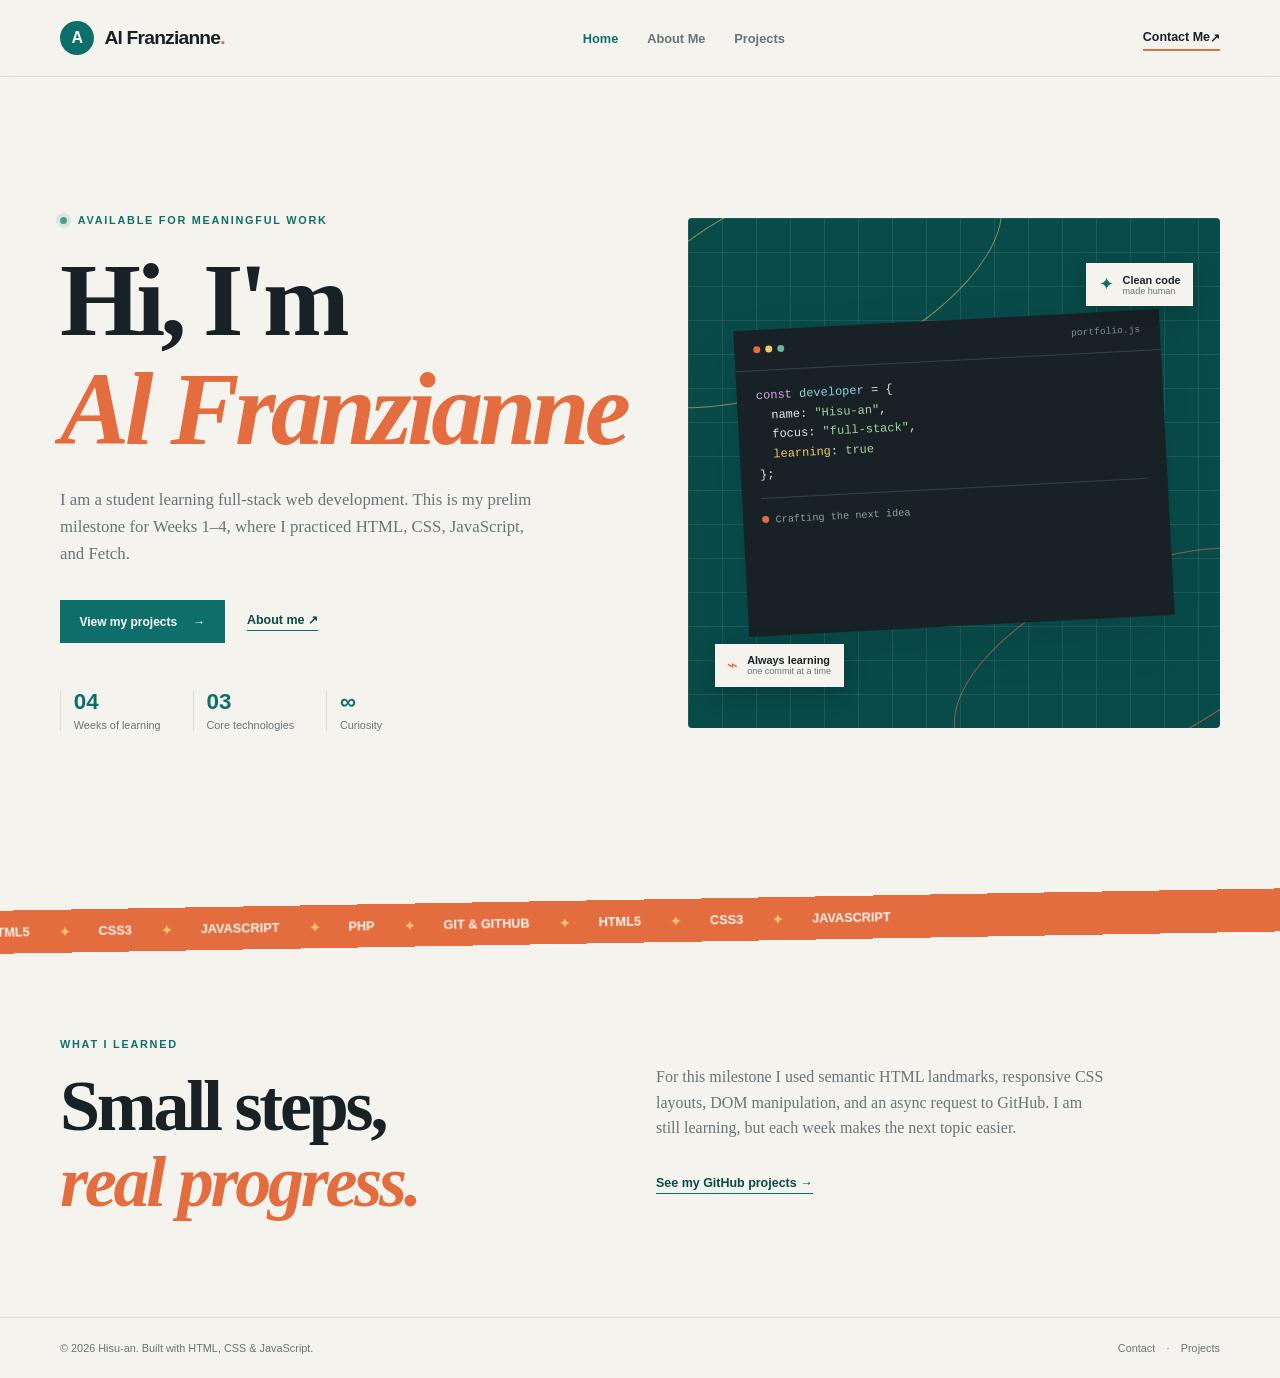
==== index.html @ cb79d90e "commit" ====
<!doctype html>
<html lang="en">

<head>
  <meta charset="UTF-8">
  <meta name="viewport" content="width=device-width, initial-scale=1.0">
  <meta name="description" content="Al's full-stack web development portfolio and prelim milestone.">
  <title>Prelim Milestone 1</title>
  <link rel="stylesheet" href="style.css">
  <script src="script.js" defer></script>
</head>

<body>
  <header class="site-header">
    <nav class="nav container" aria-label="Primary navigation">
      <a class="brand" href="index.html" aria-label="Al Franzianne home">
        <span class="brand-mark">A</span><span>Al Franzianne<span class="brand-dot">.</span></span>
      </a>
      <button class="menu-toggle" type="button" aria-expanded="false" aria-controls="primary-links">Menu</button>
      <ul class="nav-links" id="primary-links">
        <li><a class="active" href="index.html">Home</a></li>
        <li><a href="about.html">About Me</a></li>
        <li><a href="projects.html">Projects</a></li>
      </ul>
      <a class="nav-cta" href="about.html#contact">Contact Me <span aria-hidden="true">↗</span></a>
    </nav>
  </header>

  <main>
    <section class="hero container" aria-labelledby="hero-title">
      <div class="hero-copy reveal">
        <p class="eyebrow"><span class="status-dot" aria-hidden="true"></span> Available for meaningful work</p>
        <h1 id="hero-title">Hi, I'm<br><em>Al Franzianne</em></h1>
        <p class="hero-text">I am a student learning full-stack web development. This is my prelim milestone for Weeks
          1–4, where I practiced HTML, CSS, JavaScript, and Fetch.</p>
        <div class="hero-actions"><a class="button button-primary" href="projects.html">View my projects <span
              aria-hidden="true">→</span></a><a class="text-link" href="about.html">About me <span
              aria-hidden="true">↗</span></a></div>
        <dl class="stats" aria-label="Portfolio highlights">
          <div>
            <dt>04</dt>
            <dd>Weeks of learning</dd>
          </div>
          <div>
            <dt>03</dt>
            <dd>Core technologies</dd>
          </div>
          <div>
            <dt>∞</dt>
            <dd>Curiosity</dd>
          </div>
        </dl>
      </div>
      <div class="hero-art reveal" aria-label="Abstract illustration of a developer workspace">
        <div class="art-grid" aria-hidden="true"></div>
        <div class="art-orbit orbit-one" aria-hidden="true"></div>
        <div class="art-orbit orbit-two" aria-hidden="true"></div>
        <div class="code-card">
          <div class="code-top"><span></span><span></span><span></span><small>portfolio.js</small></div>
          <pre><code><span class="code-purple">const</span> <span class="code-blue">developer</span> = {
  name: <span class="code-green">"Hisu-an"</span>,
  focus: <span class="code-green">"full-stack"</span>,
  <span class="code-orange">learning</span>: <span class="code-green">true</span>
};</code></pre>
          <div class="code-footer"><span class="pulse-line"></span> <span>Crafting the next idea</span></div>
        </div>
        <div class="floating-note note-top"><span class="note-icon">✦</span><span><strong>Clean code</strong><small>made
              human</small></span></div>
        <div class="floating-note note-bottom"><span class="note-icon orange">⌁</span><span><strong>Always
              learning</strong><small>one commit at a time</small></span></div>
      </div>
    </section>
    <section class="marquee-band" aria-label="Skills">
      <div class="marquee-track">
        <span>HTML5</span><i>✦</i><span>CSS3</span><i>✦</i><span>JavaScript</span><i>✦</i><span>PHP</span><i>✦</i><span>Git
          & GitHub</span><i>✦</i><span>HTML5</span><i>✦</i><span>CSS3</span><i>✦</i><span>JavaScript</span>
      </div>
    </section>
    <section class="home-intro container reveal" aria-labelledby="intro-title">
      <div>
        <p class="eyebrow">What I learned</p>
        <h2 id="intro-title">Small steps,<br><em>real progress.</em></h2>
      </div>
      <div class="intro-copy">
        <p>For this milestone I used semantic HTML landmarks, responsive CSS layouts, DOM manipulation, and an async
          request to GitHub. I am still learning, but each week makes the next topic easier.</p><a class="text-link"
          href="projects.html">See my GitHub projects <span aria-hidden="true">→</span></a>
      </div>
    </section>
  </main>
  <footer class="site-footer">
    <div class="container footer-inner">
      <p>© 2026 Hisu-an. Built with HTML, CSS & JavaScript.</p>
      <div><a href="about.html#contact">Contact</a><span aria-hidden="true">·</span><a href="projects.html">Projects</a>
      </div>
    </div>
  </footer>
</body>

</html>
---- style.css ----
:root {
  --ink: #182126;
  --paper: #f5f3ee;
  --muted: #687477;
  --line: #d9ddd8;
  --teal: #0e6f6a;
  --teal-dark: #084b49;
  --orange: #e46d3f;
  --yellow: #f0c96a;
  --space-1: .5rem;
  --space-2: 1rem;
  --space-3: 1.5rem;
  --space-4: 2.5rem;
  --space-5: 5rem;
  --radius: 4px;
  --shadow: 0 18px 50px rgba(24, 33, 38, .1);
}

* {
  box-sizing: border-box;
}

html {
  scroll-behavior: smooth;
}

body {
  margin: 0;
  background: var(--paper);
  color: var(--ink);
  font-family: Georgia, 'Times New Roman', serif;
  line-height: 1.6;
}

a {
  color: inherit;
  text-decoration: none;
}

button,
input,
textarea {
  font: inherit;
}

button {
  cursor: pointer;
}

.container {
  width: min(100% - 2.5rem, 1160px);
  margin-inline: auto;
}

.sr-only {
  position: absolute;
  width: 1px;
  height: 1px;
  padding: 0;
  margin: -1px;
  overflow: hidden;
  clip: rect(0, 0, 0, 0);
  white-space: nowrap;
  border: 0;
}

.site-header {
  border-bottom: 1px solid var(--line);
  background: rgba(245, 243, 238, .93);
  position: sticky;
  top: 0;
  z-index: 10;
  backdrop-filter: blur(12px);
}

.nav {
  min-height: 76px;
  display: flex;
  align-items: center;
  justify-content: space-between;
  gap: var(--space-2);
}

.brand {
  display: flex;
  align-items: center;
  gap: .65rem;
  font: 700 1.2rem/1 'Trebuchet MS', sans-serif;
  letter-spacing: -.04em;
}

.brand-mark {
  display: grid;
  place-items: center;
  width: 34px;
  aspect-ratio: 1;
  border-radius: 50%;
  color: var(--paper);
  background: var(--teal);
  font-size: 1rem;
}

.brand-dot {
  color: var(--orange);
}

.nav-links {
  display: none;
  gap: 1.8rem;
  list-style: none;
  margin: 0;
  padding: 0;
  font: 600 .8rem 'Trebuchet MS', sans-serif;
}

.nav-links a {
  color: var(--muted);
  transition: color .2s ease;
}

.nav-links a:hover,
.nav-links a.active {
  color: var(--teal);
}

.nav-cta {
  display: none;
  border-bottom: 2px solid var(--orange);
  padding: .25rem 0;
  font: 700 .78rem 'Trebuchet MS', sans-serif;
}

.menu-toggle {
  border: 1px solid var(--line);
  background: transparent;
  color: var(--ink);
  padding: .45rem .75rem;
  font: 700 .72rem 'Trebuchet MS', sans-serif;
}

.hero {
  display: grid;
  gap: var(--space-4);
  padding-block: 4rem 5rem;
  align-items: center;
}

.hero-copy {
  max-width: 650px;
}

.eyebrow {
  color: var(--teal);
  font: 700 .68rem 'Trebuchet MS', sans-serif;
  letter-spacing: .16em;
  text-transform: uppercase;
  margin: 0 0 1.2rem;
}

.status-dot {
  display: inline-block;
  width: 7px;
  height: 7px;
  border-radius: 50%;
  background: #43a58c;
  box-shadow: 0 0 0 4px rgba(67, 165, 140, .15);
  margin-right: .4rem;
}

h1,
h2,
h3,
p {
  margin-top: 0;
}

h1,
h2,
h3 {
  line-height: 1.05;
  letter-spacing: -.045em;
}

h1 {
  font-size: clamp(3.2rem, 12vw, 6.5rem);
  max-width: 780px;
  margin-bottom: 1.5rem;
}

h1 em,
h2 em {
  color: var(--orange);
  font-style: italic;
}

.hero-text {
  max-width: 480px;
  color: var(--muted);
  font-size: 1.05rem;
}

.hero-actions {
  display: flex;
  flex-wrap: wrap;
  align-items: center;
  gap: 1.4rem;
  margin: 2rem 0 3rem;
}

.button {
  display: inline-flex;
  align-items: center;
  gap: 1rem;
  border: 1px solid transparent;
  padding: .85rem 1.15rem;
  font: 700 .75rem 'Trebuchet MS', sans-serif;
  transition: transform .2s ease, background .2s ease;
}

.button:hover {
  transform: translateY(-2px);
}

.button-primary {
  background: var(--teal);
  color: white;
}

.button-primary:hover {
  background: var(--teal-dark);
}

.button-outline {
  background: transparent;
  color: var(--teal);
  border-color: var(--teal);
}

.text-link {
  color: var(--teal-dark);
  border-bottom: 1px solid var(--teal);
  padding-bottom: .2rem;
  font: 700 .78rem 'Trebuchet MS', sans-serif;
}

.stats {
  display: flex;
  gap: 2rem;
  margin: 0;
}

.stats div {
  border-left: 1px solid var(--line);
  padding-left: .8rem;
}

.stats dt {
  color: var(--teal);
  font: 700 1.4rem/1 'Trebuchet MS', sans-serif;
}

.stats dd {
  color: var(--muted);
  font: .68rem 'Trebuchet MS', sans-serif;
  margin: .35rem 0 0;
}

.hero-art {
  min-height: 370px;
  position: relative;
  overflow: hidden;
  background: var(--teal-dark);
  border-radius: var(--radius);
  isolation: isolate;
}

.art-grid {
  position: absolute;
  inset: 0;
  opacity: .18;
  background-image: linear-gradient(rgba(255, 255, 255, .5) 1px, transparent 1px), linear-gradient(90deg, rgba(255, 255, 255, .5) 1px, transparent 1px);
  background-size: 34px 34px;
}

.art-orbit {
  position: absolute;
  border: 1px solid rgba(240, 201, 106, .55);
  border-radius: 50%;
  transform: rotate(-25deg);
}

.orbit-one {
  width: 430px;
  height: 190px;
  top: -30px;
  left: -100px;
}

.orbit-two {
  width: 380px;
  height: 175px;
  bottom: -20px;
  right: -100px;
  border-color: rgba(228, 109, 63, .65);
}

.code-card {
  position: absolute;
  inset: 20% 10%;
  padding: 0 1.2rem 1.1rem;
  background: #182126;
  color: #dce7df;
  box-shadow: var(--shadow);
  transform: rotate(-3deg);
  font: .75rem/1.65 Consolas, monospace;
}

.code-top {
  display: flex;
  align-items: center;
  gap: 5px;
  border-bottom: 1px solid #344147;
  margin: 0 -1.2rem 1rem;
  padding: .75rem 1.2rem;
  color: #809096;
}

.code-top span {
  width: 7px;
  height: 7px;
  border-radius: 50%;
  background: #e46d3f;
}

.code-top span:nth-child(2) {
  background: #f0c96a;
}

.code-top span:nth-child(3) {
  background: #6ab59d;
}

.code-top small {
  margin-left: auto;
  font-size: .6rem;
}

.code-card pre {
  white-space: pre-wrap;
}

.code-purple {
  color: #d6a9e8;
}

.code-blue {
  color: #8ed2da;
}

.code-green {
  color: #a6d49c;
}

.code-orange {
  color: #f0c96a;
}

.code-footer {
  border-top: 1px solid #344147;
  padding-top: .8rem;
  color: #8ca19d;
  font-size: .64rem;
}

.pulse-line {
  display: inline-block;
  width: 7px;
  height: 7px;
  background: var(--orange);
  border-radius: 50%;
}

.floating-note {
  position: absolute;
  display: flex;
  align-items: center;
  gap: .55rem;
  padding: .65rem .8rem;
  background: var(--paper);
  box-shadow: 0 8px 25px rgba(0, 0, 0, .2);
  font: .68rem 'Trebuchet MS', sans-serif;
}

.floating-note strong,
.floating-note small {
  display: block;
}

.floating-note small {
  color: var(--muted);
}

.note-icon {
  color: var(--teal);
  font-size: 1.1rem;
}

.note-icon.orange {
  color: var(--orange);
}

.note-top {
  top: 9%;
  right: 5%;
}

.note-bottom {
  bottom: 8%;
  left: 5%;
}

.marquee-band {
  overflow: hidden;
  color: var(--paper);
  background: var(--orange);
  padding: .85rem 0;
  transform: rotate(-1deg) scale(1.02);
}

.marquee-track {
  width: max-content;
  display: flex;
  align-items: center;
  gap: 1.8rem;
  font: 700 .78rem 'Trebuchet MS', sans-serif;
  text-transform: uppercase;
  animation: drift 24s linear infinite;
}

.marquee-track i {
  color: var(--yellow);
  font-style: normal;
}

@keyframes drift {
  to {
    transform: translateX(-35%);
  }
}

.home-intro {
  display: grid;
  gap: 2rem;
  padding-block: 6rem;
}

.home-intro h2,
.contact-section h2 {
  font-size: clamp(2.3rem, 7vw, 4.5rem);
  margin-bottom: 0;
}

.intro-copy {
  max-width: 450px;
  color: var(--muted);
}

.intro-copy .text-link {
  display: inline-block;
  margin-top: 1.2rem;
}

.page-heading {
  padding-block: 4.5rem 3rem;
}

.page-heading h1 {
  font-size: clamp(3rem, 10vw, 6rem);
  margin-bottom: 1.2rem;
}

.page-heading>p:last-child {
  max-width: 550px;
  color: var(--muted);
  font-size: 1.05rem;
}

.about-layout {
  display: grid;
  gap: 3rem;
  padding-bottom: 6rem;
}

.profile-frame {
  min-height: 410px;
  position: relative;
  overflow: hidden;
  background: var(--yellow);
}

.profile-pattern {
  position: absolute;
  inset: 0;
  opacity: .35;
  background: repeating-linear-gradient(135deg, transparent 0 15px, rgba(24, 33, 38, .5) 16px 17px);
}

.profile-initial {
  position: absolute;
  inset: 0;
  display: grid;
  place-items: center;
  color: var(--teal-dark);
  font: 900 17rem/.8 Georgia, serif;
}

.profile-label {
  position: absolute;
  left: 1.2rem;
  bottom: 1rem;
  color: var(--teal-dark);
  font: 700 .7rem/1.4 'Trebuchet MS', sans-serif;
  text-transform: uppercase;
  letter-spacing: .12em;
}

.about-copy {
  max-width: 540px;
}

.about-copy h2 {
  font-size: clamp(2.2rem, 6vw, 4rem);
  margin-bottom: 1.5rem;
}

.about-copy p {
  color: var(--muted);
}

.skill-list {
  display: flex;
  flex-wrap: wrap;
  gap: .5rem;
  margin-top: 2rem;
}

.skill-list span {
  border: 1px solid var(--line);
  padding: .45rem .7rem;
  color: var(--teal-dark);
  font: 700 .68rem 'Trebuchet MS', sans-serif;
}

.contact-section {
  padding-block: 5rem;
  background: var(--teal-dark);
  color: var(--paper);
}

.contact-layout {
  display: grid;
  gap: 3rem;
}

.contact-section .eyebrow {
  color: var(--yellow);
}

.contact-intro {
  max-width: 370px;
  color: #b5ceca;
}

.contact-form {
  padding: 1.3rem;
  background: rgba(0, 0, 0, .13);
  border: 1px solid rgba(255, 255, 255, .14);
}

.form-row {
  display: grid;
  gap: 1rem;
}

.field {
  margin-bottom: 1rem;
}

.field label {
  display: block;
  margin-bottom: .35rem;
  font: 700 .7rem 'Trebuchet MS', sans-serif;
}

.label-hint {
  color: #a4c1bc;
  font-weight: 400;
}

.field input,
.field textarea {
  width: 100%;
  border: 1px solid #57827b;
  background: rgba(255, 255, 255, .08);
  color: white;
  padding: .7rem .75rem;
  outline: none;
  border-radius: 0;
}

.field input::placeholder,
.field textarea::placeholder {
  color: #a4c1bc;
}

.field input:focus,
.field textarea:focus {
  border-color: var(--yellow);
  box-shadow: 0 0 0 2px rgba(240, 201, 106, .2);
}

.field input[aria-invalid="true"],
.field textarea[aria-invalid="true"] {
  border-color: #ff9e80;
}

.field-error {
  display: block;
  min-height: 1rem;
  color: #ffb09a;
  font: .68rem 'Trebuchet MS', sans-serif;
}

.contact-form .button-primary {
  background: var(--yellow);
  color: var(--ink);
}

.form-status {
  min-height: 1.4rem;
  margin: 1rem 0 0;
  color: var(--yellow);
  font: 700 .75rem 'Trebuchet MS', sans-serif;
}

.projects-section {
  padding-bottom: 6rem;
}

.gallery-toolbar {
  display: flex;
  flex-direction: column;
  gap: 1rem;
  align-items: flex-start;
  padding-block: 1rem 2rem;
  border-top: 1px solid var(--line);
}

.gallery-toolbar h2 {
  margin-bottom: .25rem;
  font-size: 1.8rem;
}

.muted-text {
  color: var(--muted);
  font-size: .85rem;
  margin: 0;
}

.search-box {
  display: flex;
  align-items: center;
  gap: .5rem;
  width: 100%;
  border-bottom: 1px solid var(--ink);
  padding: .4rem 0;
  color: var(--teal);
}

.search-box input {
  width: 100%;
  border: 0;
  outline: 0;
  background: transparent;
  color: var(--ink);
  font: .85rem 'Trebuchet MS', sans-serif;
}

.loading-state,
.empty-state {
  padding: 4rem 1rem;
  text-align: center;
  color: var(--muted);
}

.spinner {
  display: inline-block;
  width: 34px;
  height: 34px;
  border: 3px solid var(--line);
  border-top-color: var(--orange);
  border-right-color: var(--teal);
  border-radius: 50%;
  animation: spin .8s linear infinite;
}

.spinner-sm {
  display: inline-block;
  width: 14px;
  height: 14px;
  border: 2px solid rgba(24, 33, 38, 0.25);
  border-top-color: var(--ink);
  border-radius: 50%;
  animation: spin .6s linear infinite;
  vertical-align: middle;
  margin-left: .35rem;
}

@keyframes spin {
  to {
    transform: rotate(360deg);
  }
}

.empty-icon {
  display: grid;
  place-items: center;
  width: 34px;
  height: 34px;
  margin: 0 auto 1rem;
  border-radius: 50%;
  background: #f5d5ca;
  color: var(--orange);
  font: 700 1.1rem sans-serif;
}

.empty-state h3 {
  margin-bottom: .4rem;
}

.empty-state p {
  margin-bottom: 1.4rem;
}

.is-hidden {
  display: none;
}

.project-grid {
  display: grid;
  grid-template-columns: 1fr;
  gap: 1rem;
}

.project-card {
  display: flex;
  flex-direction: column;
  min-height: 230px;
  padding: 1.25rem;
  border: 1px solid var(--line);
  background: #faf9f5;
  transition: transform .2s ease, box-shadow .2s ease;
}

.project-card:hover {
  transform: translateY(-4px);
  box-shadow: var(--shadow);
}

.project-card h3 {
  margin: 1.1rem 0 .45rem;
  font-size: 1.25rem;
}

.project-card p {
  color: var(--muted);
  font-size: .85rem;
  margin-bottom: 1.2rem;
}

.project-meta {
  display: flex;
  gap: 1rem;
  color: var(--muted);
  font: .68rem 'Trebuchet MS', sans-serif;
}

.project-meta span:first-child {
  color: var(--teal);
}

.card-top {
  display: flex;
  justify-content: space-between;
  align-items: flex-start;
}

.language-dot {
  display: inline-flex;
  align-items: center;
  gap: .4rem;
  color: var(--teal);
  font: 700 .68rem 'Trebuchet MS', sans-serif;
}

.language-dot::before {
  content: '';
  width: 8px;
  height: 8px;
  border-radius: 50%;
  background: var(--orange);
}

.bookmark {
  border: 0;
  background: transparent;
  color: var(--muted);
  padding: 0;
  font-size: 1.2rem;
}

.bookmark.is-bookmarked {
  color: var(--orange);
}

.card-link {
  margin-top: auto;
  padding-top: 1rem;
  color: var(--teal-dark);
  font: 700 .7rem 'Trebuchet MS', sans-serif;
}

.pagination {
  display: flex;
  justify-content: center;
  gap: .5rem;
  padding-top: 2rem;
}

.page-button {
  min-width: 32px;
  height: 32px;
  border: 1px solid var(--line);
  background: transparent;
  color: var(--muted);
  font: 700 .7rem 'Trebuchet MS', sans-serif;
}

.page-button.active,
.page-button:hover {
  background: var(--teal);
  border-color: var(--teal);
  color: white;
}

.site-footer {
  border-top: 1px solid var(--line);
  padding-block: 1.5rem;
  color: var(--muted);
  font: .68rem 'Trebuchet MS', sans-serif;
}

.footer-inner {
  display: flex;
  flex-direction: column;
  gap: .5rem;
}

.footer-inner p {
  margin: 0;
}

.footer-inner div {
  display: flex;
  gap: .7rem;
}

.footer-inner a:hover {
  color: var(--teal);
}

.reveal {
  animation: reveal .7s ease both;
}

.reveal:nth-child(2) {
  animation-delay: .12s;
}

@keyframes reveal {
  from {
    opacity: 0;
    transform: translateY(14px);
  }

  to {
    opacity: 1;
    transform: translateY(0);
  }
}

@media (min-width: 640px) {
  .container {
    width: min(100% - 4rem, 1160px);
  }

  .form-row {
    grid-template-columns: 1fr 1fr;
  }

  .contact-form {
    padding: 2rem;
  }

  .footer-inner {
    flex-direction: row;
    justify-content: space-between;
  }
}

@media (min-width: 900px) {
  .menu-toggle {
    display: none;
  }

  .nav-links,
  .nav-cta {
    display: flex;
  }

  .hero {
    grid-template-columns: 1.05fr .95fr;
    min-height: calc(100vh - 77px);
    padding-block: 3rem 5rem;
  }

  .hero-art {
    min-height: 510px;
  }

  .home-intro,
  .about-layout {
    grid-template-columns: 1fr 1fr;
    align-items: center;
  }

  .about-layout {
    gap: 6rem;
  }

  .profile-frame {
    min-height: 540px;
  }

  .contact-layout {
    grid-template-columns: .9fr 1.1fr;
    align-items: start;
  }

  .gallery-toolbar {
    flex-direction: row;
    align-items: end;
    justify-content: space-between;
  }

  .search-box {
    width: 260px;
  }

  .project-grid {
    grid-template-columns: repeat(3, 1fr);
  }

  .projects-heading {
    padding-bottom: 4rem;
  }
}

@media (prefers-reduced-motion: reduce) {

  *,
  *::before,
  *::after {
    animation-duration: .01ms !important;
    animation-iteration-count: 1 !important;
    scroll-behavior: auto !important;
    transition-duration: .01ms !important;
  }
}
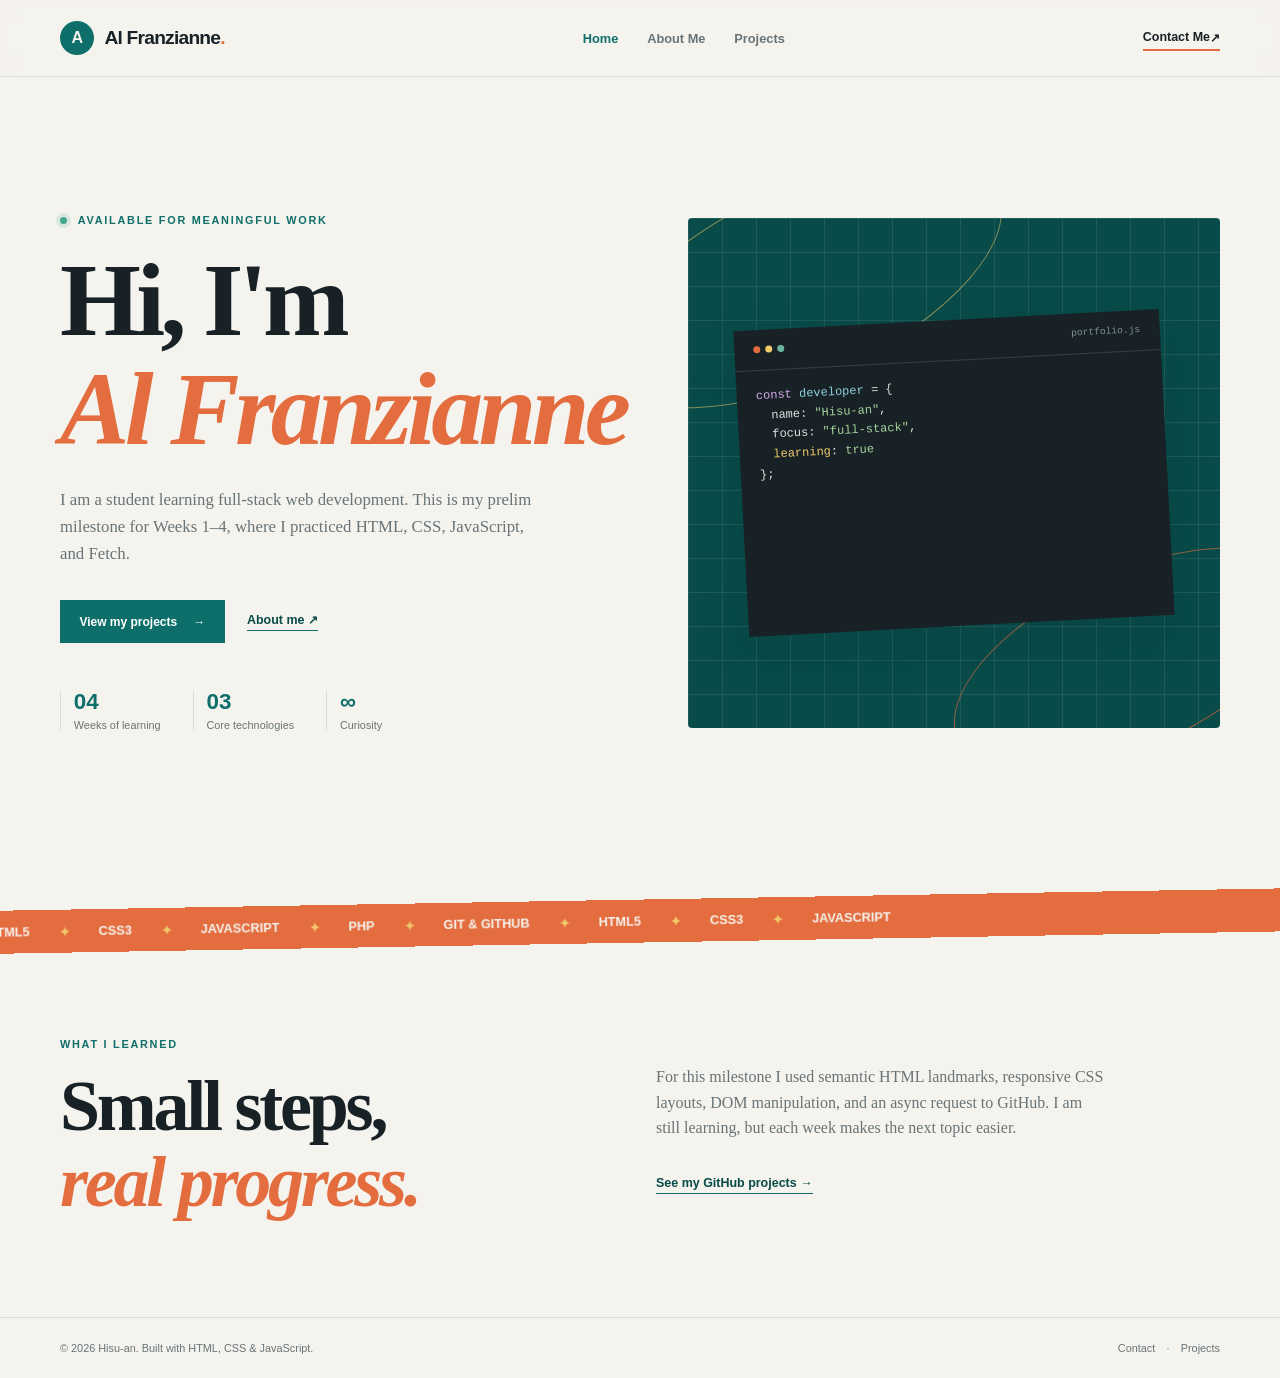
==== commit ec309f37: "partial changes" ====
--- a/index.html
+++ b/index.html
@@ -62,12 +62,6 @@
   focus: <span class="code-green">"full-stack"</span>,
   <span class="code-orange">learning</span>: <span class="code-green">true</span>
 };</code></pre>
-          <div class="code-footer"><span class="pulse-line"></span> <span>Crafting the next idea</span></div>
-        </div>
-        <div class="floating-note note-top"><span class="note-icon">✦</span><span><strong>Clean code</strong><small>made
-              human</small></span></div>
-        <div class="floating-note note-bottom"><span class="note-icon orange">⌁</span><span><strong>Always
-              learning</strong><small>one commit at a time</small></span></div>
       </div>
     </section>
     <section class="marquee-band" aria-label="Skills">
